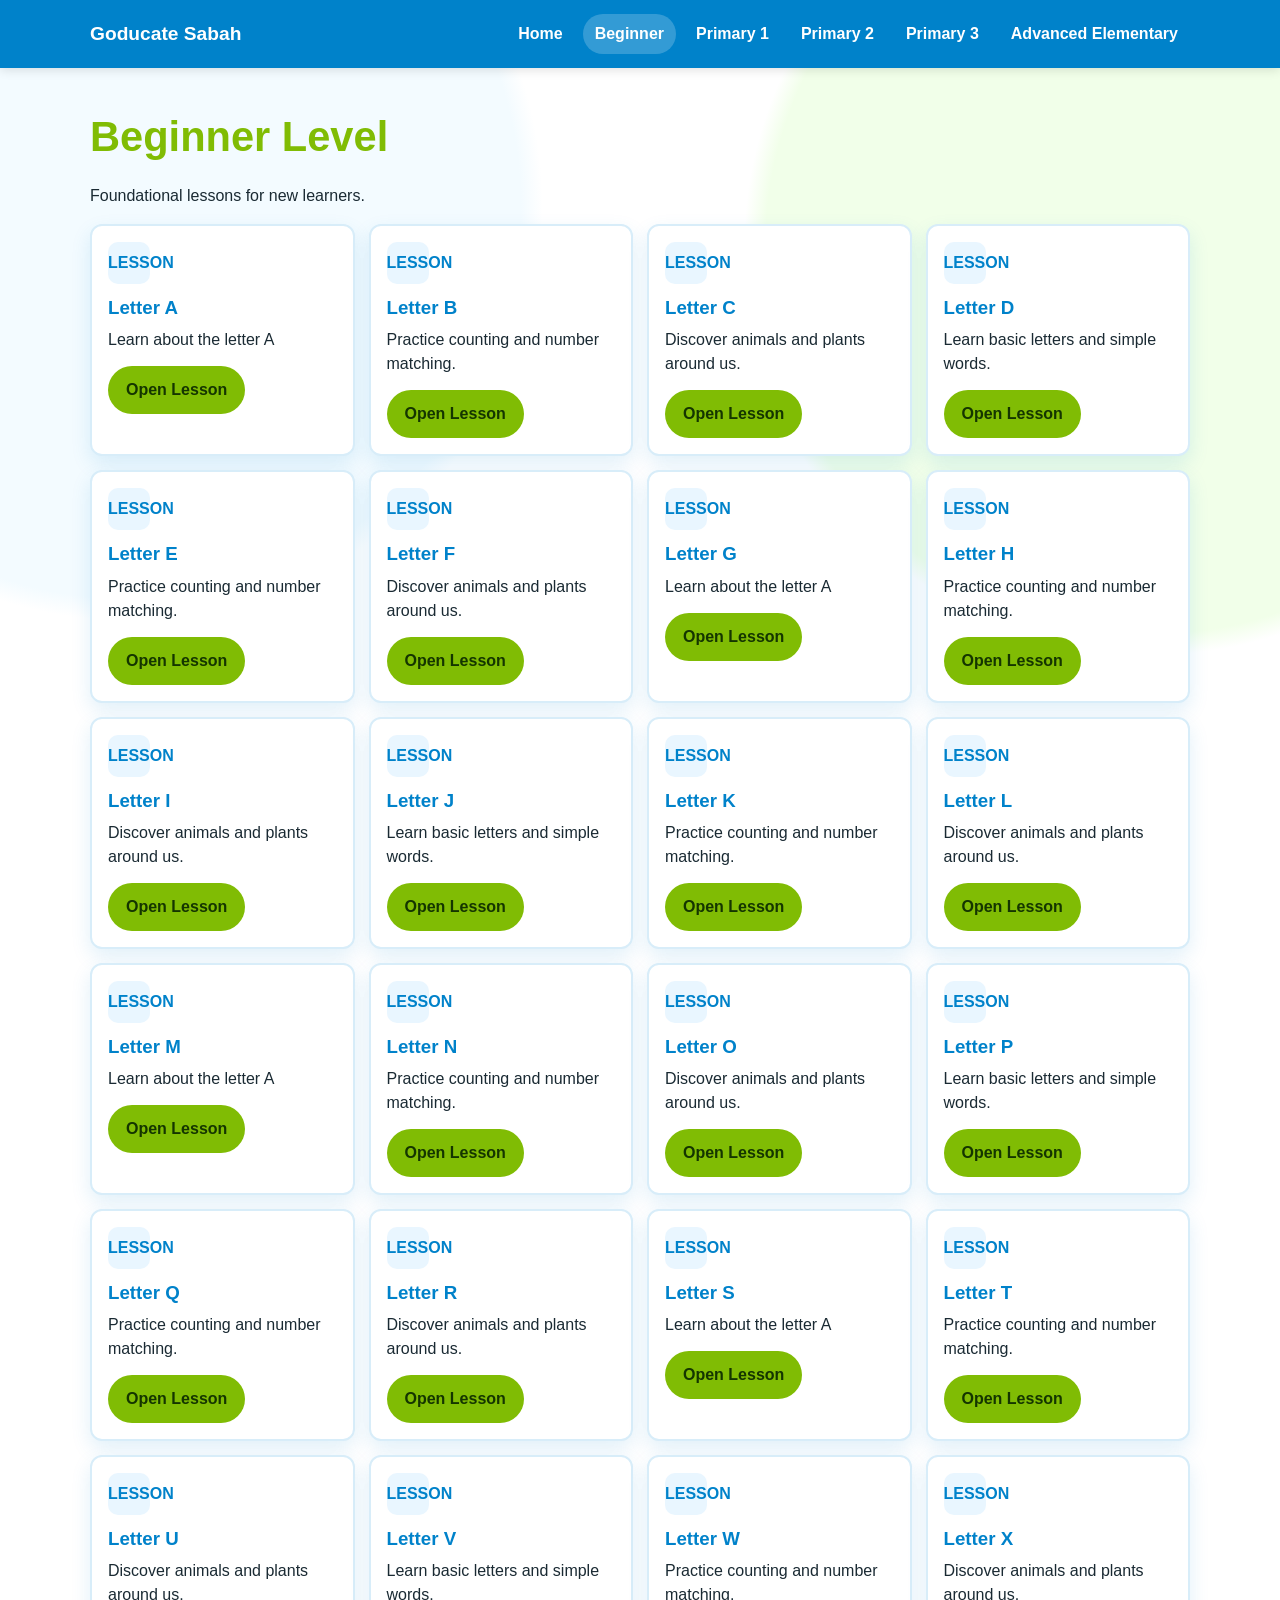
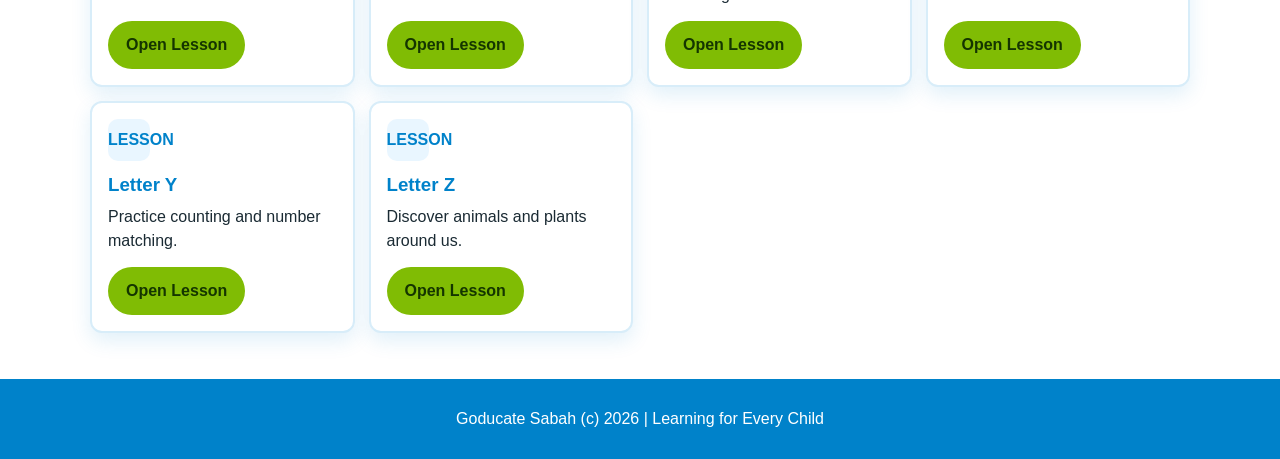
==== beginner.html @ 88104c7b "Initial Goducate Sabah educational website" ====
<!DOCTYPE html>
<html lang="en">
<head>
  <meta charset="UTF-8">
  <meta name="viewport" content="width=device-width, initial-scale=1.0">
  <title>Goducate Sabah | Beginner Level</title>
  <link rel="stylesheet" href="assets/css/styles.css">
</head>
<body>
  <header class="site-header">
    <div class="container nav-wrap">
      <a class="brand" href="index.html">Goducate Sabah</a>
      <button class="menu-toggle" aria-label="Toggle menu">Menu</button>
      <nav class="site-nav" aria-label="Main navigation">
        <a href="index.html" data-page="home">Home</a>
        <a href="beginner.html" data-page="beginner">Beginner</a>
        <a href="primary1.html" data-page="primary1">Primary 1</a>
        <a href="primary2.html" data-page="primary2">Primary 2</a>
        <a href="primary3.html" data-page="primary3">Primary 3</a>
        <a href="advanced.html" data-page="advanced">Advanced Elementary</a>
      </nav>
    </div>
  </header>

  <main class="container page-main">
    <section class="lesson-header">
      <h1>Beginner Level</h1>
      <p>Foundational lessons for new learners.</p>
    </section>

    <section>
      <div class="lesson-grid" data-level="beginner"></div>
    </section>
  </main>

  <footer class="site-footer">
    <div class="container">
      <p>Goducate Sabah (c) 2026 | Learning for Every Child</p>
    </div>
  </footer>

  <script>
    window.GODUCATE_CURRENT_PAGE = "beginner";
  </script>
  <script src="assets/data/lessons-data.js"></script>
  <script src="assets/js/main.js"></script>
</body>
</html>
---- assets/css/styles.css ----
:root {
  --color-white: #ffffff;
  --color-blue: #0082ca;
  --color-green: #80bc04;
  --color-text: #1a2a33;
  --color-soft-blue: #e9f6ff;
  --radius-lg: 18px;
  --radius-md: 12px;
  --shadow: 0 8px 20px rgba(0, 130, 202, 0.12);
}

* {
  box-sizing: border-box;
}

body {
  margin: 0;
  font-family: "Trebuchet MS", "Comic Sans MS", sans-serif;
  color: var(--color-text);
  background:
    radial-gradient(circle at 10% 10%, #f3fbff 0, #f3fbff 18%, transparent 19%),
    radial-gradient(circle at 90% 12%, #f1ffe9 0, #f1ffe9 18%, transparent 19%),
    var(--color-white);
  line-height: 1.5;
}

.container {
  width: min(1100px, 92%);
  margin: 0 auto;
}

.site-header {
  position: sticky;
  top: 0;
  z-index: 30;
  background: var(--color-blue);
  box-shadow: 0 2px 10px rgba(0, 0, 0, 0.12);
}

.nav-wrap {
  display: flex;
  align-items: center;
  justify-content: space-between;
  gap: 16px;
  min-height: 68px;
}

.brand {
  color: var(--color-white);
  text-decoration: none;
  font-size: 1.2rem;
  font-weight: 700;
}

.site-nav {
  display: flex;
  gap: 8px;
  flex-wrap: wrap;
}

.site-nav a {
  color: var(--color-white);
  text-decoration: none;
  padding: 8px 12px;
  border-radius: 999px;
  font-weight: 600;
}

.site-nav a:hover,
.site-nav a.active {
  background: rgba(255, 255, 255, 0.2);
}

.menu-toggle {
  display: none;
  border: 0;
  background: var(--color-white);
  color: var(--color-blue);
  border-radius: 8px;
  width: 40px;
  height: 40px;
  font-size: 1.2rem;
  cursor: pointer;
}

.hero {
  padding: 44px 0 24px;
  display: grid;
  grid-template-columns: 1.3fr 1fr;
  gap: 26px;
  align-items: center;
}

.badge {
  display: inline-block;
  margin: 0;
  padding: 6px 12px;
  border-radius: 999px;
  background: var(--color-green);
  color: #123100;
  font-weight: 700;
  font-size: 0.9rem;
}

.hero h1,
.lesson-header h1 {
  margin: 10px 0 8px;
  color: var(--color-blue);
  font-size: clamp(1.9rem, 3.3vw, 2.6rem);
}

.hero p {
  margin-top: 0;
}

.hero-cta,
.page-links {
  display: flex;
  flex-wrap: wrap;
  gap: 10px;
}

.btn {
  display: inline-block;
  text-decoration: none;
  font-weight: 700;
  border-radius: 999px;
  padding: 10px 16px;
  border: 2px solid transparent;
  transition: transform 0.15s ease;
}

.btn:hover {
  transform: translateY(-1px);
}

.btn-primary {
  background: var(--color-green);
  color: #143500;
}

.btn-outline {
  border-color: var(--color-blue);
  color: var(--color-blue);
  background: var(--color-white);
}

.hero-illustration {
  position: relative;
  min-height: 220px;
  background: linear-gradient(145deg, #e6f7ff, #f5ffec);
  border-radius: var(--radius-lg);
  box-shadow: var(--shadow);
  overflow: hidden;
}

.book,
.pencil,
.kids {
  position: absolute;
}

.book {
  width: 120px;
  height: 85px;
  background: var(--color-blue);
  border-radius: 10px;
  top: 30px;
  left: 28px;
  box-shadow: inset -8px 0 0 #39a2dc;
}

.book::after {
  content: "A B C";
  color: var(--color-white);
  font-weight: 700;
  position: absolute;
  top: 28px;
  left: 28px;
}

.pencil {
  width: 150px;
  height: 18px;
  background: #ffd56e;
  border-radius: 50px;
  transform: rotate(-24deg);
  right: 20px;
  top: 42px;
}

.pencil::before {
  content: "";
  position: absolute;
  left: -16px;
  border-top: 9px solid transparent;
  border-bottom: 9px solid transparent;
  border-right: 16px solid #edb58a;
}

.pencil::after {
  content: "";
  position: absolute;
  right: 0;
  width: 18px;
  height: 18px;
  background: #ff8ba3;
  border-radius: 0 50px 50px 0;
}

.kids {
  bottom: 16px;
  left: 24px;
  width: 190px;
  height: 95px;
  background:
    radial-gradient(circle at 24% 24%, #ffddb7 0 14px, transparent 15px),
    radial-gradient(circle at 72% 26%, #ffd5ac 0 14px, transparent 15px),
    radial-gradient(circle at 24% 72%, #4db6ff 0 28px, transparent 29px),
    radial-gradient(circle at 72% 72%, #7ecf42 0 28px, transparent 29px);
}

.info,
.admin-note,
.page-main {
  padding-bottom: 26px;
}

.info h2,
.admin-note h2,
.lesson-header h1 {
  color: var(--color-green);
}

.feature-grid,
.lesson-grid {
  display: grid;
  gap: 14px;
  grid-template-columns: repeat(auto-fit, minmax(220px, 1fr));
}

.feature-card,
.lesson-card {
  background: var(--color-white);
  border: 2px solid #d8edf9;
  border-radius: var(--radius-md);
  padding: 16px;
  box-shadow: var(--shadow);
}

.lesson-header {
  padding-top: 28px;
}

.lesson-card .icon {
  width: 42px;
  height: 42px;
  border-radius: 10px;
  display: grid;
  place-items: center;
  background: var(--color-soft-blue);
  color: var(--color-blue);
  font-weight: 700;
}

.lesson-card h3 {
  margin: 10px 0 6px;
  color: var(--color-blue);
}

.lesson-card p {
  margin-top: 0;
  margin-bottom: 14px;
}

.site-footer {
  margin-top: 20px;
  background: var(--color-blue);
  color: var(--color-white);
  text-align: center;
  padding: 12px 0;
}

@media (max-width: 860px) {
  .hero {
    grid-template-columns: 1fr;
  }

  .menu-toggle {
    display: inline-grid;
    place-items: center;
  }

  .site-nav {
    position: absolute;
    top: 68px;
    left: 0;
    right: 0;
    background: #006da9;
    padding: 10px 4%;
    display: none;
    flex-direction: column;
  }

  .site-nav.open {
    display: flex;
  }

  .site-nav a {
    border-radius: var(--radius-md);
  }
}
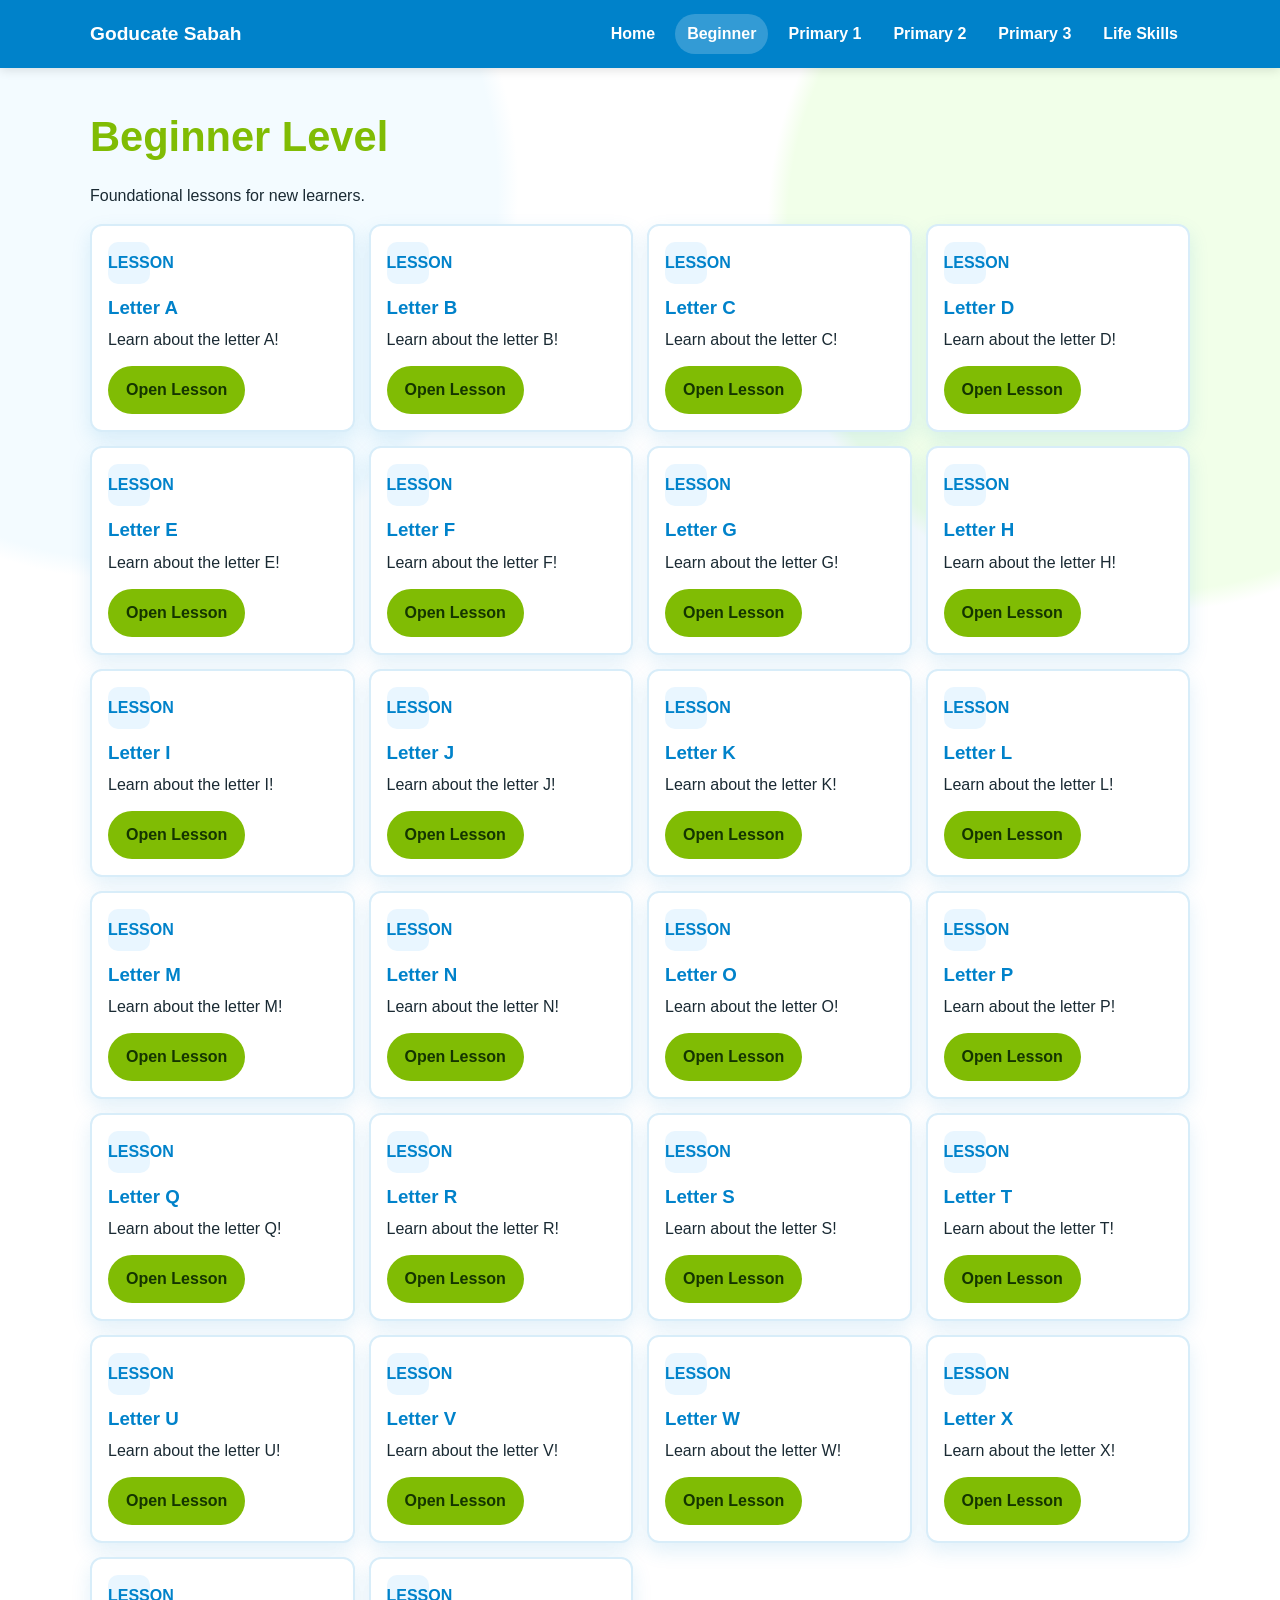
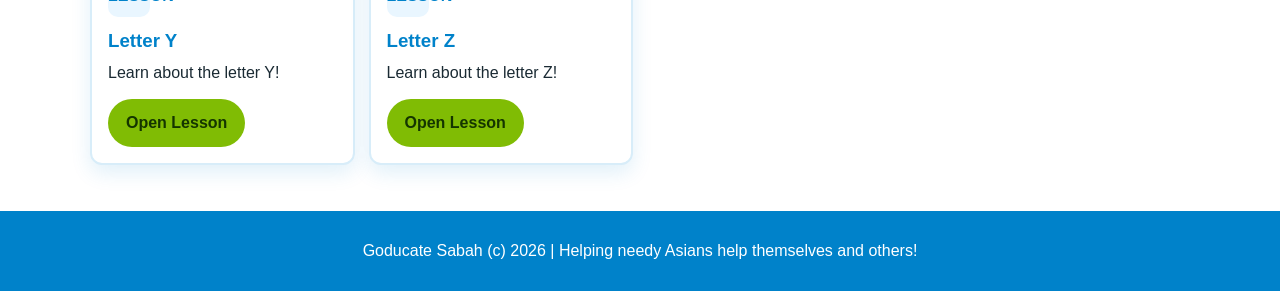
==== commit 6b96bba9: "added complete lessons in json" ====
--- a/beginner.html
+++ b/beginner.html
@@ -17,7 +17,7 @@
         <a href="primary1.html" data-page="primary1">Primary 1</a>
         <a href="primary2.html" data-page="primary2">Primary 2</a>
         <a href="primary3.html" data-page="primary3">Primary 3</a>
-        <a href="advanced.html" data-page="advanced">Advanced Elementary</a>
+        <a href="lifeskills.html" data-page="lifeskills">Life Skills</a>
       </nav>
     </div>
   </header>
@@ -35,7 +35,7 @@
 
   <footer class="site-footer">
     <div class="container">
-      <p>Goducate Sabah (c) 2026 | Learning for Every Child</p>
+      <p>Goducate Sabah (c) 2026 | Helping needy Asians help themselves and others!</p>
     </div>
   </footer>
 
--- a/assets/css/styles.css
+++ b/assets/css/styles.css
@@ -77,9 +77,13 @@
   background: var(--color-white);
   color: var(--color-blue);
   border-radius: 8px;
-  width: 40px;
+  width: auto;
+  min-width: 68px;
+  padding: 0 12px;
   height: 40px;
-  font-size: 1.2rem;
+  font-size: 0.95rem;
+  font-weight: 700;
+  line-height: 1;
   cursor: pointer;
 }
 
@@ -287,8 +291,9 @@
   }
 
   .menu-toggle {
-    display: inline-grid;
-    place-items: center;
+    display: inline-flex;
+    align-items: center;
+    justify-content: center;
   }
 
   .site-nav {
